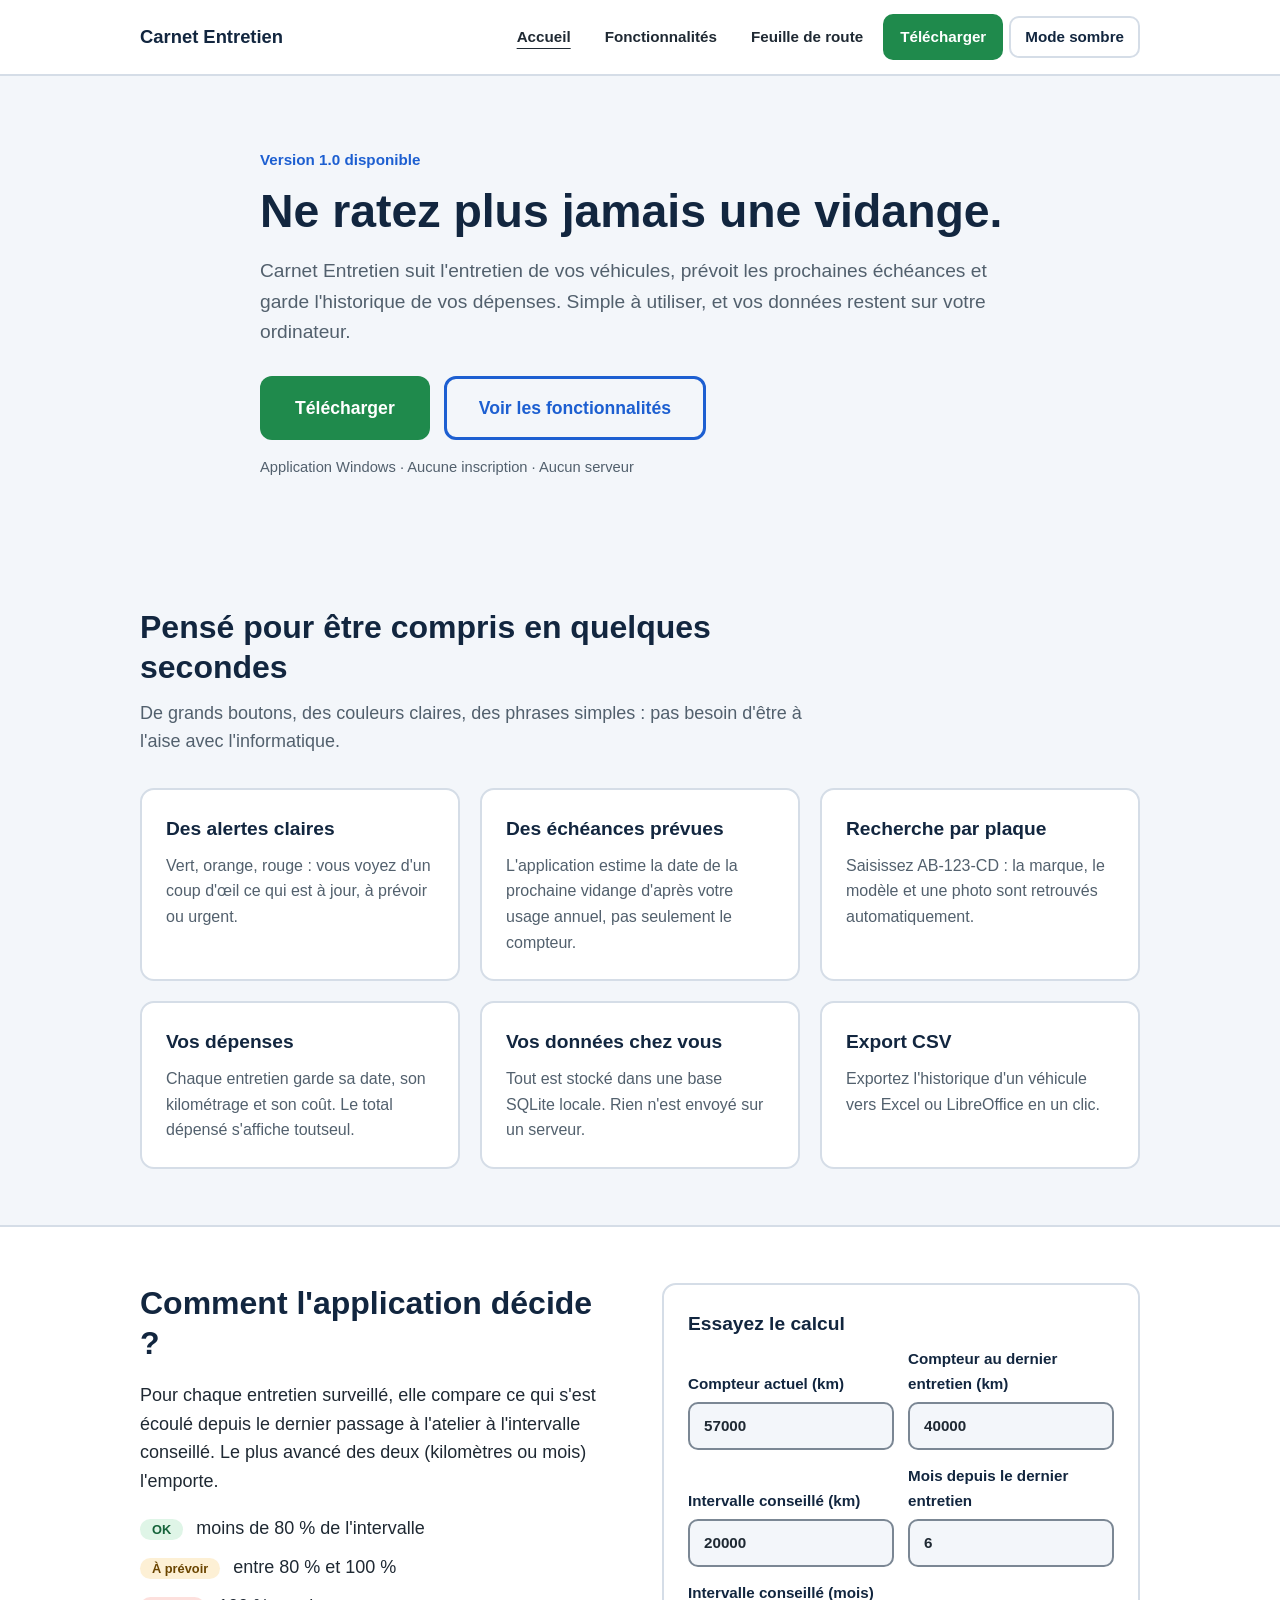
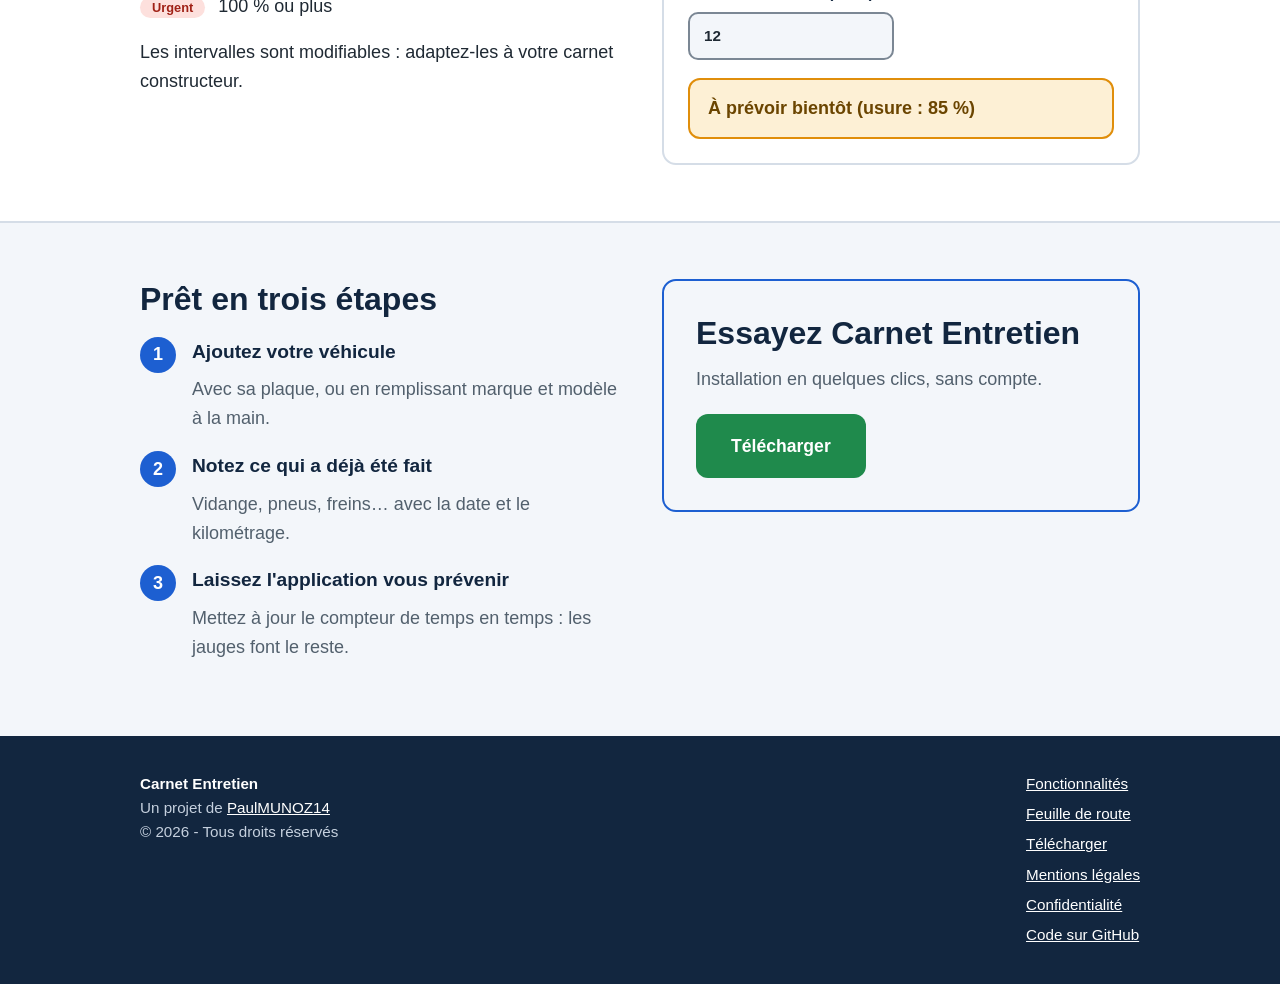
==== web/index.html @ 8a13f89d "ajout site web" ====
<!DOCTYPE html>
<html lang="fr">

<head>
    <meta charset="UTF-8">
    <meta name="viewport" content="width=device-width, initial-scale=1">
    <title>Carnet Entretien - Suivez l'entretien de vos véhicules</title>
    <meta name="description" content="Carnet Entretien est une application de bureau pour suivre l'entretien de vos véhicules : échéances, historique, dépenses. Vos données restent sur votre ordinateur.">
    <meta property="og:title" content="Carnet Entretien">
    <meta property="og:description" content="Ne ratez plus jamais une vidange. Application de bureau simple, locale et sans serveur.">
    <meta property="og:type" content="website">
    <meta name="color-scheme" content="light dark">
    <link rel="stylesheet" href="css/style.css">
    <script src="js/script.mini.js" defer></script>
</head>

<body>
    <a class="lien-evitement" href="#contenu">Aller au contenu</a>

    <header class="entete">
        <div class="conteneur">
            <a class="logo" href="index.html">Carnet Entretien</a>
            <button class="burger" aria-label="Ouvrir le menu" aria-controls="nav" aria-expanded="false">Menu</button>
            <nav class="nav" id="nav" aria-label="Navigation principale">
                <a href="index.html" aria-current="page">Accueil</a>
                <a href="pages/fonctionnalites.html">Fonctionnalités</a>
                <a href="pages/feuille-de-route.html">Feuille de route</a>
                <a href="pages/telecharger.html" class="btn btn-succes btn-petit">Télécharger</a>
                <button type="button" class="theme" data-theme-toggle>Mode sombre</button>
            </nav>
        </div>
    </header>

    <main id="contenu">
        <div class="heros">
            <div class="conteneur">
                <p class="pastille">Version 1.0 disponible</p>
                <h1>Ne ratez plus jamais une vidange.</h1>
                <p class="chapeau">Carnet Entretien suit l'entretien de vos véhicules, prévoit les prochaines échéances
                    et garde l'historique de vos dépenses. Simple à utiliser, et vos données restent sur votre
                    ordinateur.</p>
                <div class="actions">
                    <a class="btn btn-succes btn-grand" href="pages/telecharger.html">Télécharger</a>
                    <a class="btn btn-contour btn-grand" href="pages/fonctionnalites.html">Voir les fonctionnalités</a>
                </div>
                <p class="note">Application Windows · Aucune inscription · Aucun serveur</p>
            </div>
        </div>

        <section>
            <div class="conteneur">
                <div class="titre-section">
                    <h2>Pensé pour être compris en quelques secondes</h2>
                    <p>De grands boutons, des couleurs claires, des phrases simples : pas besoin d'être à l'aise avec l'informatique.</p>
                </div>
                <div class="grille">
                    <article class="carte">
                        <h3>Des alertes claires</h3>
                        <p>Vert, orange, rouge : vous voyez d'un coup d'œil ce qui est à jour, à prévoir ou urgent.</p>
                    </article>
                    <article class="carte">
                        <h3>Des échéances prévues</h3>
                        <p>L'application estime la date de la prochaine vidange d'après votre usage annuel, pas seulement le compteur.</p>
                    </article>
                    <article class="carte">
                        <h3>Recherche par plaque</h3>
                        <p>Saisissez AB-123-CD : la marque, le modèle et une photo sont retrouvés automatiquement.</p>
                    </article>
                    <article class="carte">
                        <h3>Vos dépenses</h3>
                        <p>Chaque entretien garde sa date, son kilométrage et son coût. Le total dépensé s'affiche toutseul.</p>
                    </article>
                    <article class="carte">
                        <h3>Vos données chez vous</h3>
                        <p>Tout est stocké dans une base SQLite locale. Rien n'est envoyé sur un serveur.</p>
                    </article>
                    <article class="carte">
                        <h3>Export CSV</h3>
                        <p>Exportez l'historique d'un véhicule vers Excel ou LibreOffice en un clic.</p>
                    </article>
                </div>
            </div>
        </section>

        <section class="section-claire">
            <div class="conteneur deux-col">
                <div>
                    <h2>Comment l'application décide ?</h2>
                    <p>Pour chaque entretien surveillé, elle compare ce qui s'est écoulé depuis le dernier passage à l'atelier à l'intervalle conseillé. Le plus avancé des deux (kilomètres ou mois) l'emporte.</p>
                    <ul class="seuils">
                        <li><span class="badge ok">OK</span> moins de 80 % de l'intervalle</li>
                        <li><span class="badge prevoir">À prévoir</span> entre 80 % et 100 %</li>
                        <li><span class="badge urgent">Urgent</span> 100 % ou plus</li>
                    </ul>
                    <p>Les intervalles sont modifiables : adaptez-les à votre carnet constructeur.</p>
                </div>

                <div class="carte">
                    <h3>Essayez le calcul</h3>
                    <form id="simulateur">
                        <div class="champs">
                            <label>Compteur actuel (km)<input name="kmActuel" type="text" inputmode="numeric" pattern="[0-9]*" maxlength="7" autocomplete="off" value="57000"></label>
                            <label>Compteur au dernier entretien (km)<input name="kmDernier" type="text" inputmode="numeric" pattern="[0-9]*" maxlength="7" autocomplete="off" value="40000"></label>
                            <label>Intervalle conseillé (km)<input name="intervKm" type="text" inputmode="numeric" pattern="[0-9]*" maxlength="7" autocomplete="off" value="20000"></label>
                            <label>Mois depuis le dernier entretien<input name="mois" type="text" inputmode="numeric" pattern="[0-9]*" maxlength="7" autocomplete="off" value="6"></label>
                            <label>Intervalle conseillé (mois)<input name="intervMois" type="text" inputmode="numeric" pattern="[0-9]*" maxlength="7" autocomplete="off" value="12"></label>
                        </div>
                        <div id="simu-resultat" class="bandeau" role="status" aria-live="polite"></div>
                    </form>
                </div>
            </div>
        </section>

        <section>
            <div class="conteneur deux-col">
                <div>
                    <h2>Prêt en trois étapes</h2>
                    <ol class="etapes">
                        <li>
                            <div>
                                <h3>Ajoutez votre véhicule</h3>
                                <p>Avec sa plaque, ou en remplissant marque et modèle à la main.</p>
                            </div>
                        </li>
                        <li>
                            <div>
                                <h3>Notez ce qui a déjà été fait</h3>
                                <p>Vidange, pneus, freins… avec la date et le kilométrage.</p>
                            </div>
                        </li>
                        <li>
                            <div>
                                <h3>Laissez l'application vous prévenir</h3>
                                <p>Mettez à jour le compteur de temps en temps : les jauges font le reste.</p>
                            </div>
                        </li>
                    </ol>
                </div>
                <div class="carte-bleu">
                    <h2>Essayez Carnet Entretien</h2>
                    <p>Installation en quelques clics, sans compte.</p>
                    <a class="btn btn-succes btn-grand" href="pages/telecharger.html">Télécharger</a>
                </div>
            </div>
        </section>
    </main>

    <footer class="pied">
        <div class="conteneur">
            <div>
                <strong>Carnet Entretien</strong><br>
                Un projet de <a href="https://github.com/PaulMUNOZ14">PaulMUNOZ14</a><br>
                © 2026 - Tous droits réservés
            </div>
            <ul>
                <li><a href="pages/fonctionnalites.html">Fonctionnalités</a></li>
                <li><a href="pages/feuille-de-route.html">Feuille de route</a></li>
                <li><a href="pages/telecharger.html">Télécharger</a></li>
                <li><a href="pages/mentions-legales.html">Mentions légales</a></li>
                <li><a href="pages/confidentialite.html">Confidentialité</a></li>
                <li><a href="https://github.com/PaulMUNOZ14/CarnetEntretien">Code sur GitHub</a></li>
            </ul>
        </div>
    </footer>
</body>

</html>
---- web/css/style.css ----
/* Thème clair par défaut, thème sombre via data-theme="dark". */
:root {
  color-scheme: light;
  --bleu: #1d5fd1;
  --lien: #1d5fd1;
  --lien-survol: #1649a3;
  --bleu-pale: #e6efff;
  --vert: #1f8a4c;
  --vert-pale: #dff5e7;
  --vert-texte: #14633a;
  --orange: #e08e0b;
  --orange-pale: #fdf0d5;
  --orange-texte: #6b4500;
  --rouge: #c0392b;
  --rouge-pale: #fde0dd;
  --rouge-texte: #a02116;
  --encre: #12263f;
  --texte: #1f2933;
  --doux: #52606d;
  --fond: #f3f6fa;
  --carte: #ffffff;
  --bord: #d5dde7;
  --entete-fond: #ffffff;
  --pied-fond: #12263f;
  --pied-texte: #c5d0de;
  --code-fond: #e9eff7;
  --code-texte: #12263f;
  --code-bord: #cdd7e3;
  --code-inline: #eef2f7;
  --champ-bord: #7b8794;
  --rayon: 14px;
}

:root[data-theme="dark"] {
  color-scheme: dark;
  --lien: #7fb0ff;
  --lien-survol: #a9c9ff;
  --bleu-pale: #1b2b45;
  --vert-pale: #12301f;
  --vert-texte: #7fd6a2;
  --orange-pale: #3a2a0a;
  --orange-texte: #f0c36b;
  --rouge-pale: #3d1815;
  --rouge-texte: #ff9d92;
  --encre: #eaf0f7;
  --texte: #d3dce6;
  --doux: #9fb0c2;
  --fond: #0f1720;
  --carte: #17212c;
  --bord: #2c3a4a;
  --entete-fond: #131c26;
  --pied-fond: #0a1017;
  --pied-texte: #9fb0c2;
  --code-fond: #0a1017;
  --code-texte: #e8eef7;
  --code-bord: #2c3a4a;
  --code-inline: #1f2c3a;
  --champ-bord: #5d6f82;
}

/* Sans choix enregistré et avant le chargement du script : on suit le thème de l'appareil */
@media (prefers-color-scheme: dark) {
  :root:not([data-theme]) {
    color-scheme: dark;
    --lien: #7fb0ff;
    --lien-survol: #a9c9ff;
    --bleu-pale: #1b2b45;
    --vert-pale: #12301f;
    --vert-texte: #7fd6a2;
    --orange-pale: #3a2a0a;
    --orange-texte: #f0c36b;
    --rouge-pale: #3d1815;
    --rouge-texte: #ff9d92;
    --encre: #eaf0f7;
    --texte: #d3dce6;
    --doux: #9fb0c2;
    --fond: #0f1720;
    --carte: #17212c;
    --bord: #2c3a4a;
    --entete-fond: #131c26;
    --pied-fond: #0a1017;
    --pied-texte: #9fb0c2;
    --code-fond: #0a1017;
    --code-texte: #e8eef7;
    --code-bord: #2c3a4a;
    --code-inline: #1f2c3a;
    --champ-bord: #5d6f82;
  }
}

* {
  box-sizing: border-box;
}

body {
  margin: 0;
  font-family: 'Segoe UI', 'Helvetica Neue', Roboto, Arial, sans-serif;
  font-size: 18px;
  line-height: 1.6;
  color: var(--texte);
  background: var(--fond);
}

img,
svg {
  max-width: 100%;
}

a {
  color: var(--lien);
}

a:hover {
  color: var(--lien-survol);
}

:focus-visible {
  outline: 3px solid var(--lien);
  outline-offset: 3px;
  border-radius: 6px;
}

.conteneur {
  width: min(1000px, 100% - 40px);
  margin-inline: auto;
}

.lien-evitement {
  position: absolute;
  left: -999px;
  top: 8px;
  background: var(--bleu);
  color: #fff;
  padding: 10px 16px;
  border-radius: 8px;
  z-index: 100;
}

.lien-evitement:focus {
  left: 8px;
  color: #fff;
}

/* ---------- En-tête ---------- */
.entete {
  background: var(--entete-fond);
  border-bottom: 2px solid var(--bord);
}

.entete .conteneur {
  display: flex;
  align-items: center;
  gap: 20px;
  padding-block: 14px;
}

.logo {
  font-weight: 800;
  font-size: 1.15rem;
  color: var(--encre);
  text-decoration: none;
}

.logo:hover {
  color: var(--encre);
}

.nav {
  margin-left: auto;
  display: flex;
  gap: 6px;
  align-items: center;
  flex-wrap: wrap;
}

.nav a {
  text-decoration: none;
  color: var(--texte);
  font-weight: 600;
  font-size: .95rem;
  padding: 8px 14px;
  border-radius: 10px;
}

.nav a:hover {
  background: var(--bleu-pale);
  color: var(--lien);
}

.nav a[aria-current="page"] {
  text-decoration: underline;
  text-underline-offset: 6px;
}

.nav a.btn {
  color: #fff;
}

.burger,
.theme {
  font: inherit;
  font-weight: 600;
  font-size: .95rem;
  color: var(--encre);
  background: transparent;
  border: 2px solid var(--bord);
  border-radius: 10px;
  padding: 7px 14px;
  cursor: pointer;
}

.theme:hover,
.burger:hover {
  border-color: var(--lien);
}

.burger {
  display: none;
  margin-left: auto;
}

/* ---------- Boutons ---------- */
.btn {
  display: inline-block;
  text-align: center;
  padding: 13px 26px;
  border-radius: 12px;
  border: 3px solid transparent;
  font: inherit;
  font-weight: 700;
  font-size: 1rem;
  text-decoration: none;
  cursor: pointer;
}

.btn-succes {
  background: var(--vert);
  color: #fff;
}

.btn-succes:hover {
  background: #176b3a;
  color: #fff;
}

.btn-contour {
  background: transparent;
  color: var(--lien);
  border-color: var(--lien);
}

.btn-contour:hover {
  background: var(--bleu-pale);
  color: var(--lien);
}

.btn-grand {
  padding: 15px 32px;
  font-size: 1.1rem;
}

.btn-petit {
  padding: 8px 16px;
  font-size: .92rem;
  border-radius: 10px;
}

/* ---------- Texte ---------- */
h1 {
  font-size: clamp(2rem, 4.6vw, 2.9rem);
  line-height: 1.15;
  color: var(--encre);
  margin: 0 0 18px;
}

h2 {
  font-size: clamp(1.5rem, 3vw, 2rem);
  color: var(--encre);
  margin: 0 0 12px;
  line-height: 1.25;
}

h3 {
  font-size: 1.2rem;
  color: var(--encre);
  margin: 0 0 8px;
}

.chapeau {
  font-size: 1.2rem;
  color: var(--doux);
  margin: 0 0 28px;
}

.pastille {
  color: var(--lien);
  font-weight: 700;
  font-size: .95rem;
  margin: 0 0 12px;
}

.actions {
  display: flex;
  flex-wrap: wrap;
  gap: 14px;
}

.note {
  font-size: .92rem;
  color: var(--doux);
  margin-top: 16px;
}

/* ---------- Sections ---------- */
.heros {
  padding: 72px 0 56px;
}

.heros .conteneur {
  max-width: 760px;
}

section {
  padding: 56px 0;
}

.section-claire {
  background: var(--carte);
  border-block: 2px solid var(--bord);
}

.titre-section {
  max-width: 680px;
  margin: 0 0 32px;
}

.titre-section p {
  color: var(--doux);
  margin: 0;
}

.grille {
  display: grid;
  gap: 20px;
  grid-template-columns: repeat(auto-fit, minmax(260px, 1fr));
}

.carte {
  background: var(--carte);
  border: 2px solid var(--bord);
  border-radius: var(--rayon);
  padding: 24px;
}

.carte p {
  margin: 0;
  color: var(--doux);
  font-size: 1rem;
}

.deux-col {
  display: grid;
  grid-template-columns: 1fr 1fr;
  gap: 44px;
  align-items: start;
}

.seuils {
  display: grid;
  gap: 10px;
  margin: 0 0 16px;
  padding: 0;
  list-style: none;
}

.badge {
  font-size: .8rem;
  font-weight: 800;
  padding: 3px 12px;
  border-radius: 30px;
  margin-right: 8px;
}

.badge.ok {
  background: var(--vert-pale);
  color: var(--vert-texte);
}

.badge.prevoir {
  background: var(--orange-pale);
  color: var(--orange-texte);
}

.badge.urgent {
  background: var(--rouge-pale);
  color: var(--rouge-texte);
}

.etapes {
  counter-reset: e;
  display: grid;
  gap: 18px;
  padding: 0;
  list-style: none;
}

.etapes li {
  counter-increment: e;
  display: flex;
  gap: 16px;
  align-items: flex-start;
}

.etapes li::before {
  content: counter(e);
  flex: none;
  width: 36px;
  height: 36px;
  border-radius: 50%;
  background: var(--bleu);
  color: #fff;
  font-weight: 800;
  display: grid;
  place-items: center;
}

.etapes p {
  margin: 0;
  color: var(--doux);
}

.liste-fonctions {
  padding-left: 1.2em;
  margin: 0;
  display: grid;
  gap: 8px;
  color: var(--doux);
  font-size: 1rem;
}

/* ---------- Calculateur ---------- */
.champs {
  display: grid;
  grid-template-columns: repeat(auto-fit, minmax(min(100%, 200px), 1fr));
  gap: 14px;
  margin-bottom: 18px;
}

.champs label {
  font-weight: 700;
  font-size: .95rem;
  color: var(--encre);
  display: flex;
  flex-direction: column;
  justify-content: flex-end;
  gap: 6px;
  min-width: 0;
}

.champs input {
  width: 100%;
  min-width: 0;
  font: inherit;
  padding: 10px 14px;
  border: 2px solid var(--champ-bord);
  border-radius: 10px;
  background: var(--fond);
  color: var(--texte);
}

.champs input:focus {
  border-color: var(--lien);
  outline: none;
}

.bandeau {
  padding: 14px 18px;
  border-radius: 12px;
  font-weight: 700;
  border: 2px solid var(--bord);
}

.simu-ok {
  background: var(--vert-pale);
  border-color: var(--vert);
  color: var(--vert-texte);
}

.simu-prevoir {
  background: var(--orange-pale);
  border-color: var(--orange);
  color: var(--orange-texte);
}

.simu-urgent {
  background: var(--rouge-pale);
  border-color: var(--rouge);
  color: var(--rouge-texte);
}

/* ---------- Pages intérieures ---------- */
.page-titre {
  padding: 56px 0 8px;
}

.page-titre p {
  color: var(--doux);
  font-size: 1.15rem;
  margin: 0;
}

.tableau {
  width: 100%;
  border-collapse: collapse;
  background: var(--carte);
  border: 2px solid var(--bord);
}

.tableau th,
.tableau td {
  text-align: left;
  padding: 12px 18px;
  border-bottom: 1px solid var(--bord);
  font-size: 1rem;
}

.tableau th {
  color: var(--encre);
  background: var(--code-inline);
}

.tableau tr:last-child td {
  border-bottom: 0;
}

.frise {
  display: grid;
  gap: 20px;
}

.version {
  background: var(--carte);
  border: 2px solid var(--bord);
  border-left: 8px solid var(--lien);
  border-radius: var(--rayon);
  padding: 22px 26px;
}

.version.faite {
  border-left-color: var(--vert);
}

.version header {
  display: flex;
  flex-wrap: wrap;
  gap: 12px;
  align-items: baseline;
  margin-bottom: 10px;
}

.version h3 {
  margin: 0;
  font-size: 1.35rem;
}

.etat {
  font-size: .85rem;
  font-weight: 700;
  color: var(--doux);
}

.etat.faite {
  color: var(--vert-texte);
}

.version ul {
  margin: 0;
  padding-left: 1.2em;
  display: grid;
  gap: 4px;
  color: var(--doux);
}

.avertissement {
  background: var(--orange-pale);
  border: 2px solid var(--orange);
  color: var(--orange-texte);
  border-radius: 12px;
  padding: 16px 20px;
  font-size: 1rem;
}

.carte-bleu {
  border: 2px solid var(--lien);
  border-radius: var(--rayon);
  padding: 32px;
}

.carte-bleu p {
  color: var(--doux);
  margin: 0 0 20px;
}

code {
  background: var(--code-inline);
  padding: 2px 7px;
  border-radius: 6px;
  font-size: .9em;
}

pre {
  background: var(--code-fond);
  color: var(--code-texte);
  border: 1px solid var(--code-bord);
  padding: 18px 22px;
  border-radius: 12px;
  overflow-x: auto;
  font-size: .95rem;
}

pre code {
  background: none;
  padding: 0;
  color: inherit;
}

/* ---------- Boutons de téléchargement ---------- */
.boutons-telechargement {
  display: flex;
  align-items: center;
  justify-content: space-between;
  gap: 12px;
}

.boutons-telechargement h3 {
  margin: 0;
  flex-shrink: 0;
}

.boutons-telechargement .btn {
  flex: 1;
  white-space: nowrap;
  padding: 15px 16px;
  font-size: 1rem;
}

/* ---------- Pied de page ---------- */
.pied {
  background: var(--pied-fond);
  color: var(--pied-texte);
  padding: 36px 0;
  font-size: .95rem;
}

.pied .conteneur {
  display: flex;
  flex-wrap: wrap;
  gap: 24px;
  justify-content: space-between;
}

.pied a,
.pied strong {
  color: #fff;
}

.a-completer {
  background: var(--orange-pale);
  color: var(--orange-texte);
  padding: 0 6px;
  border-radius: 4px;
  font-weight: 700;
}

.section-haut {
  padding-top: 24px;
}

.conteneur-720 {
  max-width: 720px;
}

.conteneur-760 {
  max-width: 760px;
}

.conteneur-820 {
  max-width: 820px;
}

.etapes-centre {
  max-width: 720px;
  margin-inline: auto;
}

.espace-bas {
  margin-bottom: 18px;
}

.texte-long {
  max-width: 760px;
}

.texte-long h2 {
  margin-top: 36px;
  font-size: 1.4rem;
}

.texte-long h2:first-child {
  margin-top: 0;
}

.pied ul {
  list-style: none;
  padding: 0;
  margin: 0;
  display: grid;
  gap: 6px;
}

/* ---------- Mobile ---------- */
@media (max-width: 860px) {
  body {
    font-size: 17px;
  }

  .deux-col {
    grid-template-columns: 1fr;
    gap: 32px;
  }

  .heros {
    padding-top: 40px;
  }

  .burger {
    display: block;
  }

  .nav {
    display: none;
    width: 100%;
    flex-direction: column;
    align-items: stretch;
    margin: 0;
  }

  .nav.ouvert {
    display: flex;
  }

  .entete .conteneur {
    flex-wrap: wrap;
  }

  section {
    padding: 40px 0;
  }
}

@media (max-width: 600px) {
  .boutons-telechargement {
    flex-direction: column;
  }

  .boutons-telechargement .btn {
    width: 100%;
    white-space: normal;
  }
}
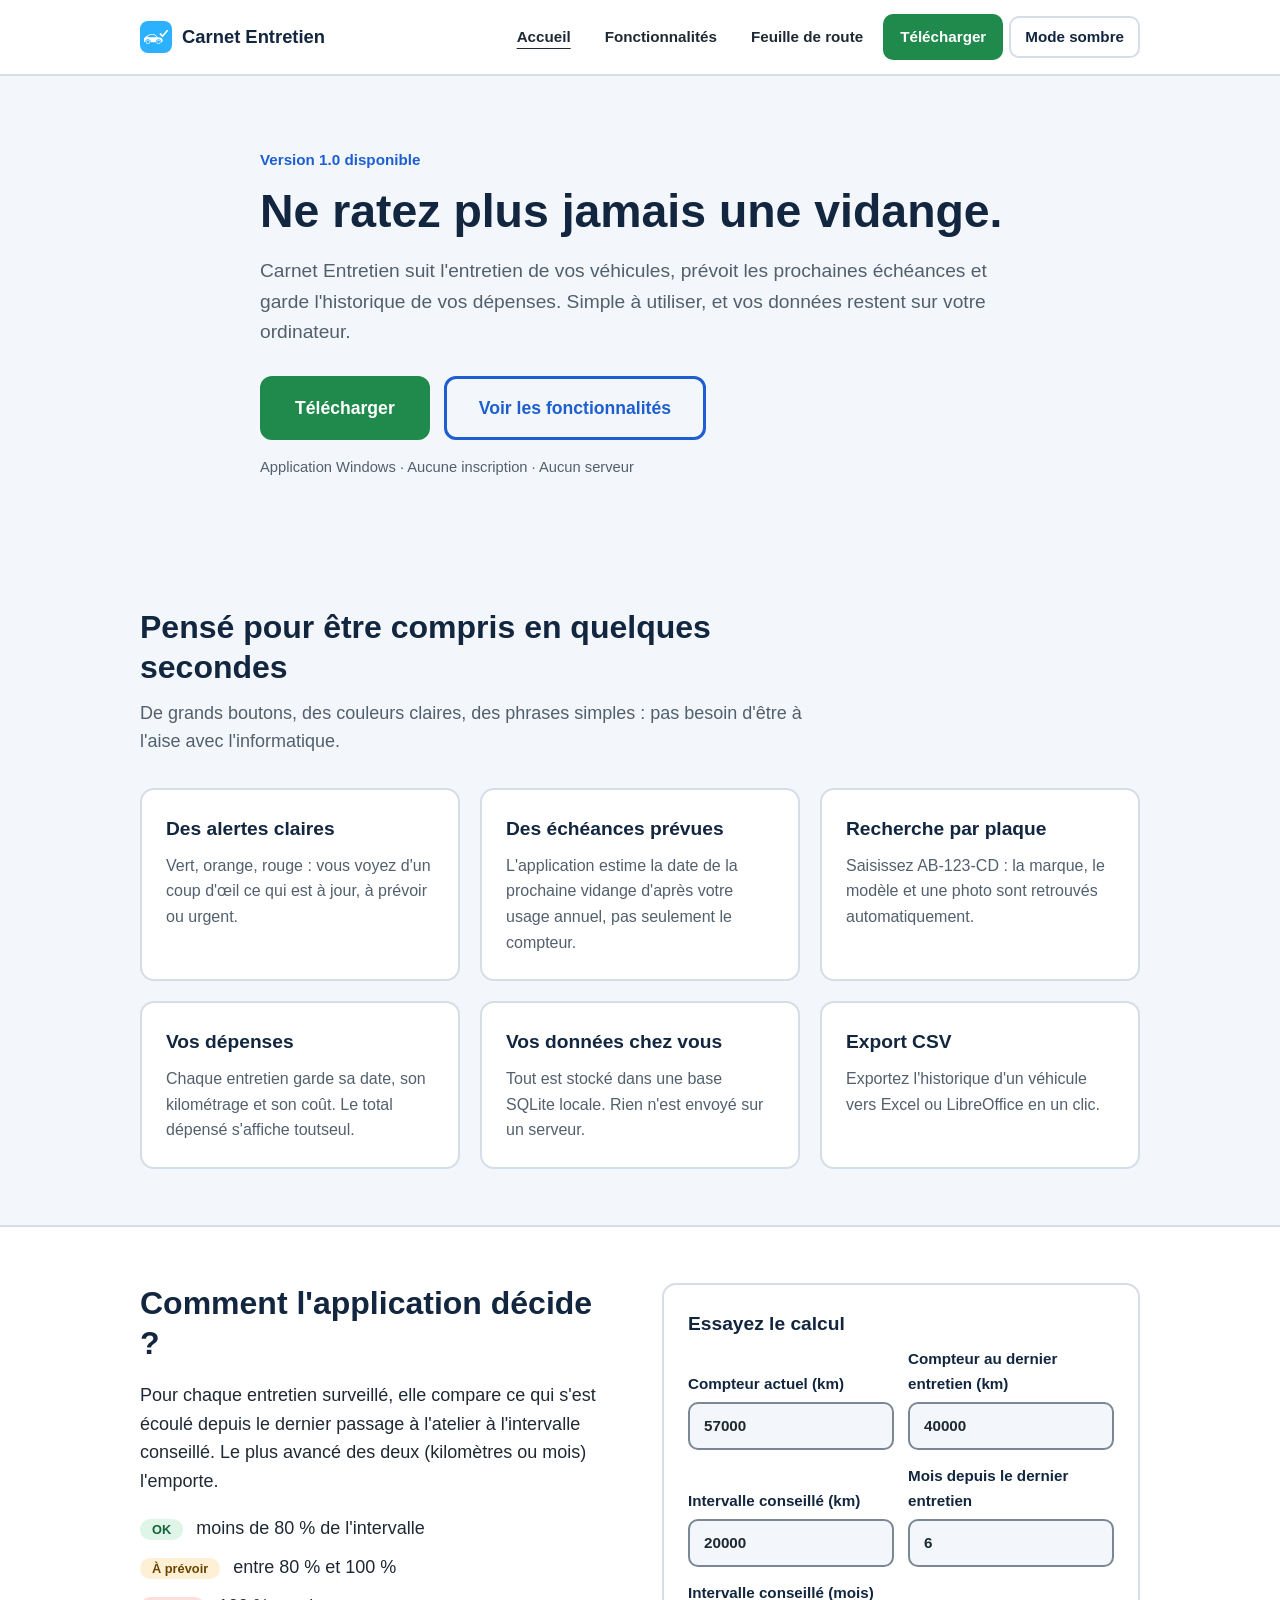
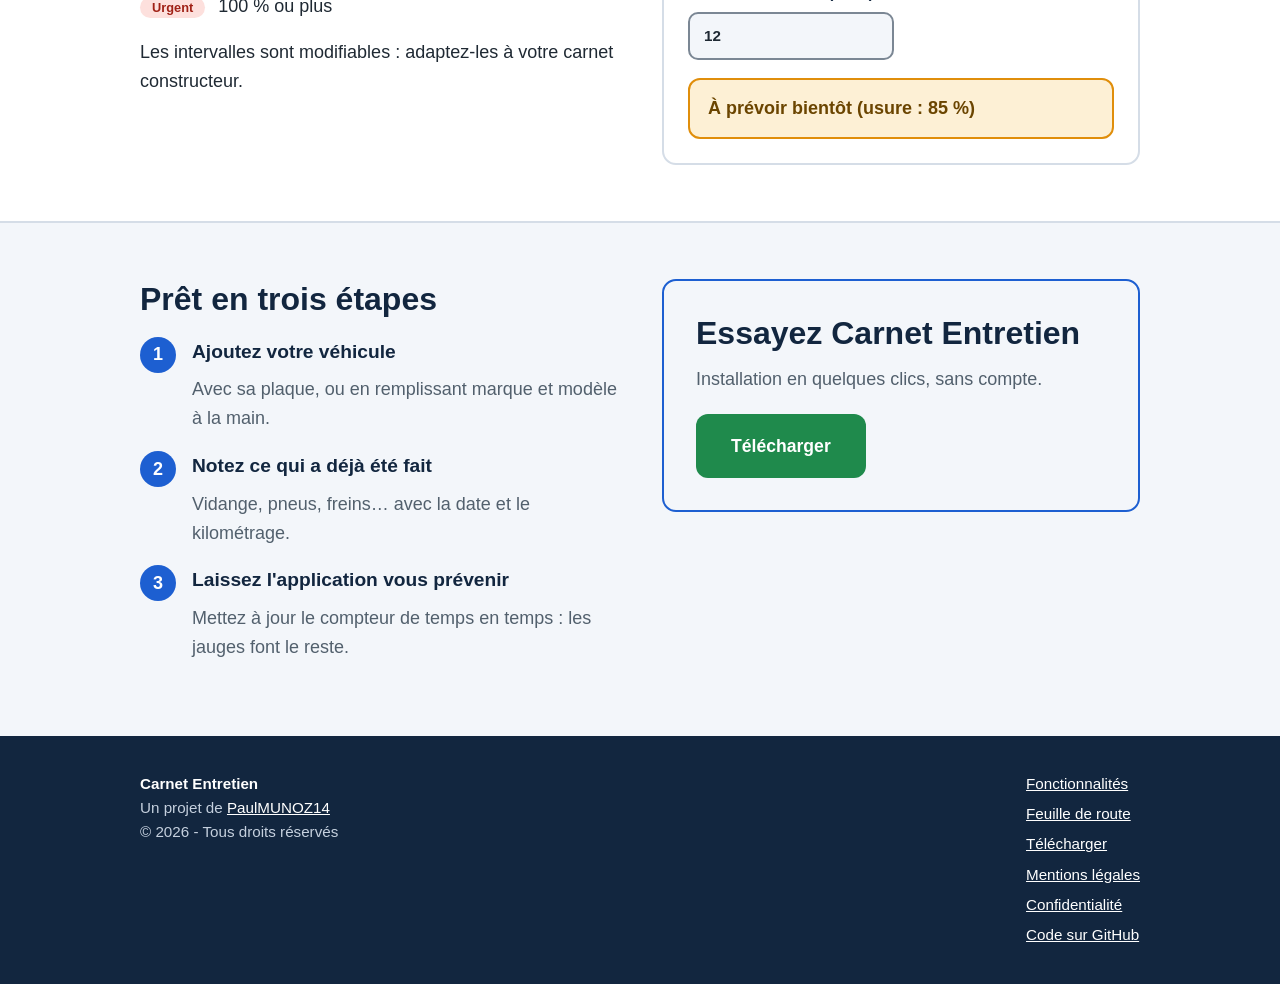
==== commit fc8ff9fd: "ajout du Logo" ====
--- a/web/index.html
+++ b/web/index.html
@@ -10,7 +10,10 @@
     <meta property="og:description" content="Ne ratez plus jamais une vidange. Application de bureau simple, locale et sans serveur.">
     <meta property="og:type" content="website">
     <meta name="color-scheme" content="light dark">
-    <link rel="stylesheet" href="css/style.css">
+    <link rel="icon" href="assets/logo.svg" type="image/svg+xml">
+    <link rel="icon" href="assets/favicon.ico" sizes="any">
+    <link rel="apple-touch-icon" href="assets/apple-touch-icon.png">
+    <link rel="stylesheet" href="css/style.mini.css">
     <script src="js/script.mini.js" defer></script>
 </head>
 
@@ -19,7 +22,7 @@
 
     <header class="entete">
         <div class="conteneur">
-            <a class="logo" href="index.html">Carnet Entretien</a>
+            <a class="logo" href="index.html"><img src="assets/logo.svg" alt="" width="32" height="32"> Carnet Entretien</a>
             <button class="burger" aria-label="Ouvrir le menu" aria-controls="nav" aria-expanded="false">Menu</button>
             <nav class="nav" id="nav" aria-label="Navigation principale">
                 <a href="index.html" aria-current="page">Accueil</a>
--- a/web/css/style.mini.css
+++ b/web/css/style.mini.css
@@ -0,0 +1 @@
+.burger,.nav{margin-left:auto}.carte p,.titre-section p,body{margin:0}.champs input,body{background:var(--fond)}.btn,.logo,.nav a{text-decoration:none}.etapes,.pied ul,.seuils{list-style:none}:root{color-scheme:light;--bleu:#1d5fd1;--lien:#1d5fd1;--lien-survol:#1649a3;--bleu-pale:#e6efff;--vert:#1f8a4c;--vert-pale:#dff5e7;--vert-texte:#14633a;--orange:#e08e0b;--orange-pale:#fdf0d5;--orange-texte:#6b4500;--rouge:#c0392b;--rouge-pale:#fde0dd;--rouge-texte:#a02116;--encre:#12263f;--texte:#1f2933;--doux:#52606d;--fond:#f3f6fa;--carte:#ffffff;--bord:#d5dde7;--entete-fond:#ffffff;--pied-fond:#12263f;--pied-texte:#c5d0de;--code-fond:#e9eff7;--code-texte:#12263f;--code-bord:#cdd7e3;--code-inline:#eef2f7;--champ-bord:#7b8794;--rayon:14px}:root[data-theme=dark]{color-scheme:dark;--lien:#7fb0ff;--lien-survol:#a9c9ff;--bleu-pale:#1b2b45;--vert-pale:#12301f;--vert-texte:#7fd6a2;--orange-pale:#3a2a0a;--orange-texte:#f0c36b;--rouge-pale:#3d1815;--rouge-texte:#ff9d92;--encre:#eaf0f7;--texte:#d3dce6;--doux:#9fb0c2;--fond:#0f1720;--carte:#17212c;--bord:#2c3a4a;--entete-fond:#131c26;--pied-fond:#0a1017;--pied-texte:#9fb0c2;--code-fond:#0a1017;--code-texte:#e8eef7;--code-bord:#2c3a4a;--code-inline:#1f2c3a;--champ-bord:#5d6f82}@media (prefers-color-scheme:dark){:root:not([data-theme]){color-scheme:dark;--lien:#7fb0ff;--lien-survol:#a9c9ff;--bleu-pale:#1b2b45;--vert-pale:#12301f;--vert-texte:#7fd6a2;--orange-pale:#3a2a0a;--orange-texte:#f0c36b;--rouge-pale:#3d1815;--rouge-texte:#ff9d92;--encre:#eaf0f7;--texte:#d3dce6;--doux:#9fb0c2;--fond:#0f1720;--carte:#17212c;--bord:#2c3a4a;--entete-fond:#131c26;--pied-fond:#0a1017;--pied-texte:#9fb0c2;--code-fond:#0a1017;--code-texte:#e8eef7;--code-bord:#2c3a4a;--code-inline:#1f2c3a;--champ-bord:#5d6f82}}*{box-sizing:border-box}body{font-family:'Segoe UI','Helvetica Neue',Roboto,Arial,sans-serif;font-size:18px;line-height:1.6;color:var(--texte)}img,svg{max-width:100%}a{color:var(--lien)}a:hover{color:var(--lien-survol)}:focus-visible{outline:3px solid var(--lien);outline-offset:3px;border-radius:6px}.conteneur{width:min(1000px,100% - 40px);margin-inline:auto}.lien-evitement{position:absolute;left:-999px;top:8px;background:var(--bleu);color:#fff;padding:10px 16px;border-radius:8px;z-index:100}.lien-evitement:focus{left:8px;color:#fff}.burger,.logo,.logo:hover,.theme,h1,h2,h3{color:var(--encre)}.entete{background:var(--entete-fond);border-bottom:2px solid var(--bord)}.entete .conteneur{display:flex;align-items:center;gap:20px;padding-block:14px}.logo,.nav{align-items:center}.nav{display:flex;gap:6px;flex-wrap:wrap}.nav a{color:var(--texte);font-weight:600;font-size:.95rem;padding:8px 14px;border-radius:10px}.btn-contour:hover,.nav a:hover{background:var(--bleu-pale);color:var(--lien)}.nav a[aria-current=page]{text-decoration:underline;text-underline-offset:6px}.nav a.btn,.pied a,.pied strong{color:#fff}.burger,.theme{font:inherit;font-weight:600;font-size:.95rem;background:0 0;border:2px solid var(--bord);border-radius:10px;padding:7px 14px;cursor:pointer}.burger:hover,.theme:hover{border-color:var(--lien)}.burger{display:none}.btn{display:inline-block;text-align:center;padding:13px 26px;border-radius:12px;border:3px solid transparent;font:inherit;font-weight:700;font-size:1rem;cursor:pointer}.btn-succes{background:var(--vert);color:#fff}.btn-succes:hover{background:#176b3a;color:#fff}.btn-contour{background:0 0;color:var(--lien);border-color:var(--lien)}.carte,.section-claire{background:var(--carte)}.btn-grand{padding:15px 32px;font-size:1.1rem}.btn-petit{padding:8px 16px;font-size:.92rem;border-radius:10px}h1{font-size:clamp(2rem, 4.6vw, 2.9rem);line-height:1.15;margin:0 0 18px}h2{font-size:clamp(1.5rem, 3vw, 2rem);margin:0 0 12px;line-height:1.25}.chapeau,h3{font-size:1.2rem}h3{margin:0 0 8px}.chapeau{color:var(--doux);margin:0 0 28px}.pastille{color:var(--lien);font-weight:700;font-size:.95rem;margin:0 0 12px}.carte p,.etapes p,.liste-fonctions,.note,.titre-section p{color:var(--doux)}.actions{display:flex;flex-wrap:wrap;gap:14px}.champs,.deux-col,.etapes,.frise,.grille,.liste-fonctions,.seuils{display:grid}.note{font-size:.92rem;margin-top:16px}.heros{padding:72px 0 56px}.conteneur-760,.heros .conteneur,.texte-long{max-width:760px}section{padding:56px 0}.section-claire{border-block:2px solid var(--bord)}.titre-section{max-width:680px;margin:0 0 32px}.grille{gap:20px;grid-template-columns:repeat(auto-fit,minmax(260px,1fr))}.carte{border:2px solid var(--bord);border-radius:var(--rayon);padding:24px}.badge.ok,.simu-ok{background:var(--vert-pale)}.carte p{font-size:1rem}.deux-col{grid-template-columns:1fr 1fr;gap:44px;align-items:start}.seuils{gap:10px;margin:0 0 16px;padding:0}.badge{font-size:.8rem;font-weight:800;padding:3px 12px;border-radius:30px;margin-right:8px}.bandeau,.champs label,.etat{font-weight:700}.badge.ok{color:var(--vert-texte)}.badge.prevoir{background:var(--orange-pale);color:var(--orange-texte)}.badge.urgent{background:var(--rouge-pale);color:var(--rouge-texte)}.etapes{counter-reset:e;gap:18px;padding:0}.etapes li{counter-increment:e;display:flex;gap:16px;align-items:flex-start}.etapes li::before{content:counter(e);flex:none;width:36px;height:36px;border-radius:50%;background:var(--bleu);color:#fff;font-weight:800;display:grid;place-items:center}.etapes p{margin:0}.liste-fonctions{padding-left:1.2em;margin:0;gap:8px;font-size:1rem}.champs,.espace-bas{margin-bottom:18px}.etat.faite,.simu-ok{color:var(--vert-texte)}.champs{grid-template-columns:repeat(auto-fit,minmax(min(100%,200px),1fr));gap:14px}.champs label{font-size:.95rem;color:var(--encre);display:flex;flex-direction:column;justify-content:flex-end;gap:6px;min-width:0}.champs input{width:100%;min-width:0;font:inherit;padding:10px 14px;border:2px solid var(--champ-bord);border-radius:10px;color:var(--texte)}.tableau th,code{background:var(--code-inline)}.champs input:focus{border-color:var(--lien);outline:0}.bandeau{padding:14px 18px;border-radius:12px;border:2px solid var(--bord)}.simu-ok{border-color:var(--vert)}.simu-prevoir{background:var(--orange-pale);border-color:var(--orange);color:var(--orange-texte)}.simu-urgent{background:var(--rouge-pale);border-color:var(--rouge);color:var(--rouge-texte)}.tableau,.version{background:var(--carte);border:2px solid var(--bord)}.page-titre{padding:56px 0 8px}.page-titre p{color:var(--doux);font-size:1.15rem;margin:0}.tableau{width:100%;border-collapse:collapse}.tableau td,.tableau th{text-align:left;padding:12px 18px;border-bottom:1px solid var(--bord);font-size:1rem}.tableau th{color:var(--encre)}.carte-bleu p,.etat,.version ul{color:var(--doux)}.tableau tr:last-child td{border-bottom:0}.frise{gap:20px}.version{border-left:8px solid var(--lien);border-radius:var(--rayon);padding:22px 26px}.version.faite{border-left-color:var(--vert)}.version header{display:flex;flex-wrap:wrap;gap:12px;align-items:baseline;margin-bottom:10px}.version h3{margin:0;font-size:1.35rem}.etat{font-size:.85rem}.version ul{margin:0;padding-left:1.2em;display:grid;gap:4px}.avertissement{background:var(--orange-pale);border:2px solid var(--orange);color:var(--orange-texte);border-radius:12px;padding:16px 20px;font-size:1rem}.carte-bleu{border:2px solid var(--lien);border-radius:var(--rayon);padding:32px}.carte-bleu p{margin:0 0 20px}code{padding:2px 7px;border-radius:6px;font-size:.9em}pre{background:var(--code-fond);color:var(--code-texte);border:1px solid var(--code-bord);padding:18px 22px;border-radius:12px;overflow-x:auto;font-size:.95rem}pre code{background:0 0;padding:0;color:inherit}.logo{display:inline-flex;gap:10px;font-weight:800;font-size:1.15rem;color:var(--encre)}.logo img{border-radius:8px}.boutons-telechargement{display:flex;align-items:center;justify-content:space-between;gap:12px}.boutons-telechargement h3{margin:0;flex-shrink:0}.boutons-telechargement .btn{flex:1;white-space:nowrap;padding:15px 16px;font-size:1rem}.pied{background:var(--pied-fond);color:var(--pied-texte);padding:36px 0;font-size:.95rem}.pied .conteneur{display:flex;flex-wrap:wrap;gap:24px;justify-content:space-between}.a-completer{background:var(--orange-pale);color:var(--orange-texte);padding:0 6px;border-radius:4px;font-weight:700}.section-haut{padding-top:24px}.conteneur-720{max-width:720px}.conteneur-820{max-width:820px}.etapes-centre{max-width:720px;margin-inline:auto}.texte-long h2{margin-top:36px;font-size:1.4rem}.texte-long h2:first-child{margin-top:0}.pied ul{padding:0;margin:0;display:grid;gap:6px}@media (max-width:860px){body{font-size:17px}.deux-col{grid-template-columns:1fr;gap:32px}.heros{padding-top:40px}.burger{display:block}.nav{display:none;width:100%;flex-direction:column;align-items:stretch;margin:0}.nav.ouvert{display:flex}.entete .conteneur{flex-wrap:wrap}section{padding:40px 0}}@media (max-width:600px){.boutons-telechargement{flex-direction:column}.boutons-telechargement .btn{width:100%;white-space:normal}}
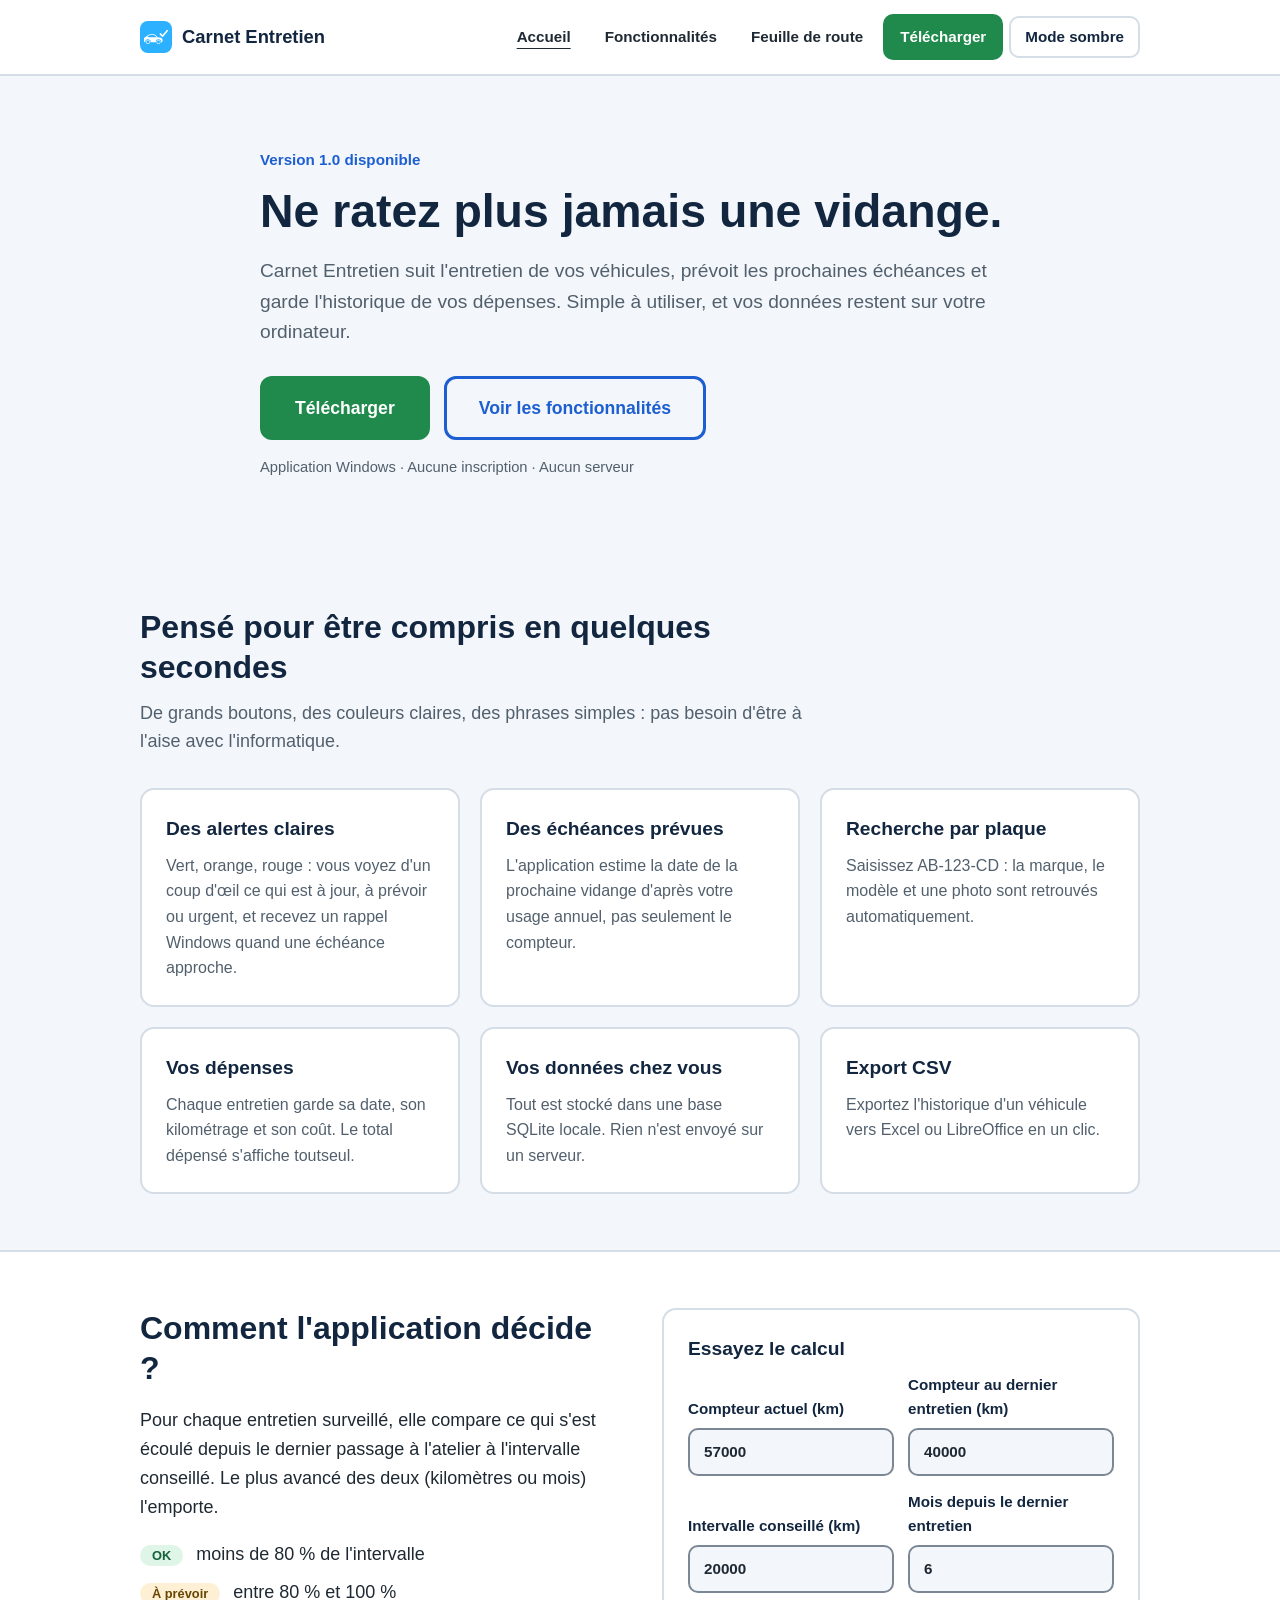
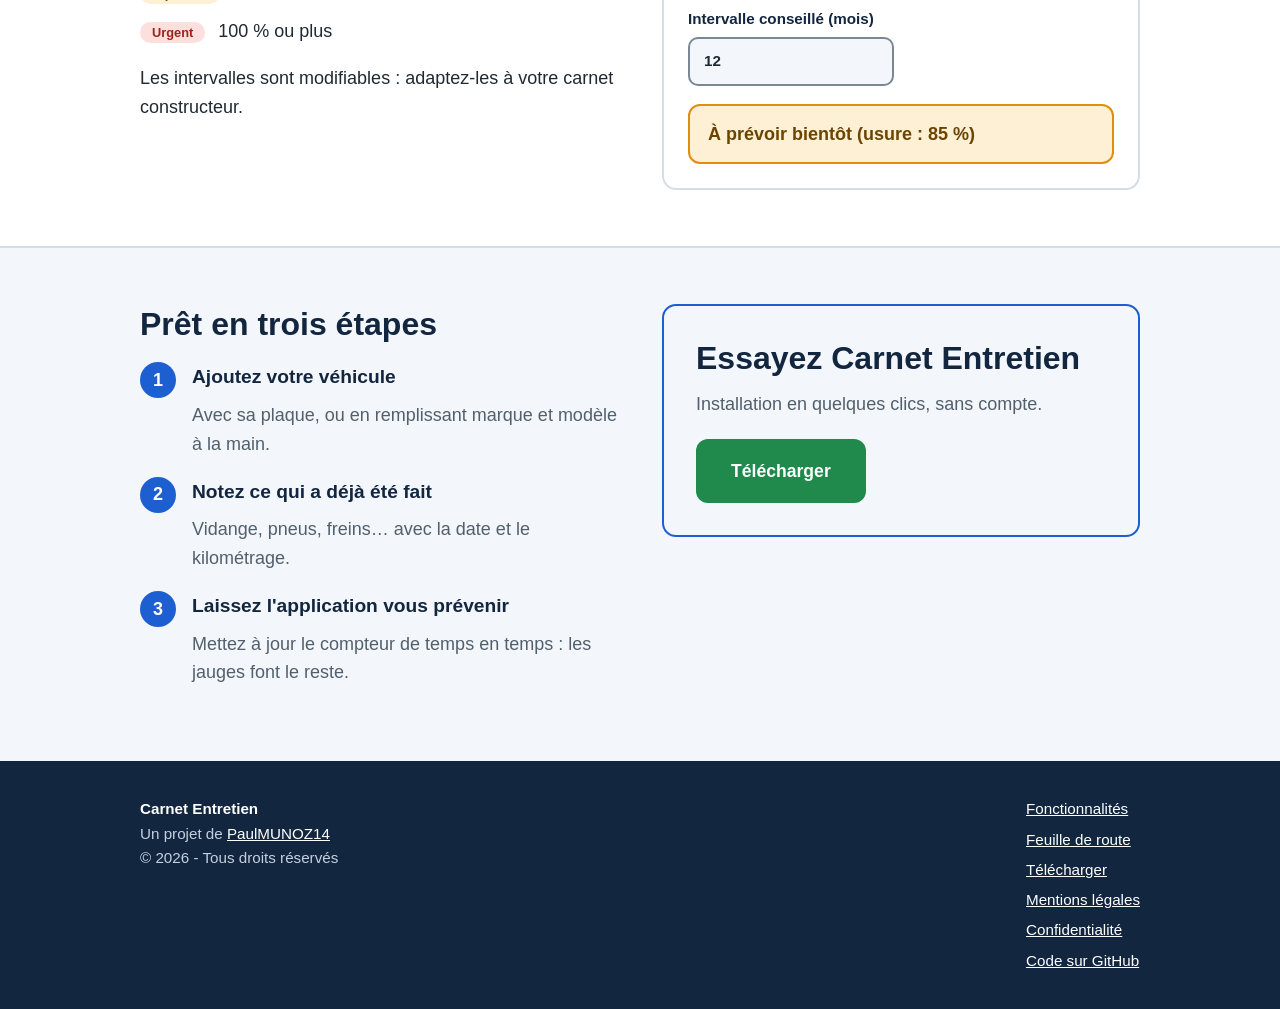
==== commit b33e827f: "fin version 1.1" ====
--- a/web/index.html
+++ b/web/index.html
@@ -59,7 +59,7 @@
                 <div class="grille">
                     <article class="carte">
                         <h3>Des alertes claires</h3>
-                        <p>Vert, orange, rouge : vous voyez d'un coup d'œil ce qui est à jour, à prévoir ou urgent.</p>
+                        <p>Vert, orange, rouge : vous voyez d'un coup d'œil ce qui est à jour, à prévoir ou urgent, et recevez un rappel Windows quand une échéance approche.</p>
                     </article>
                     <article class="carte">
                         <h3>Des échéances prévues</h3>
